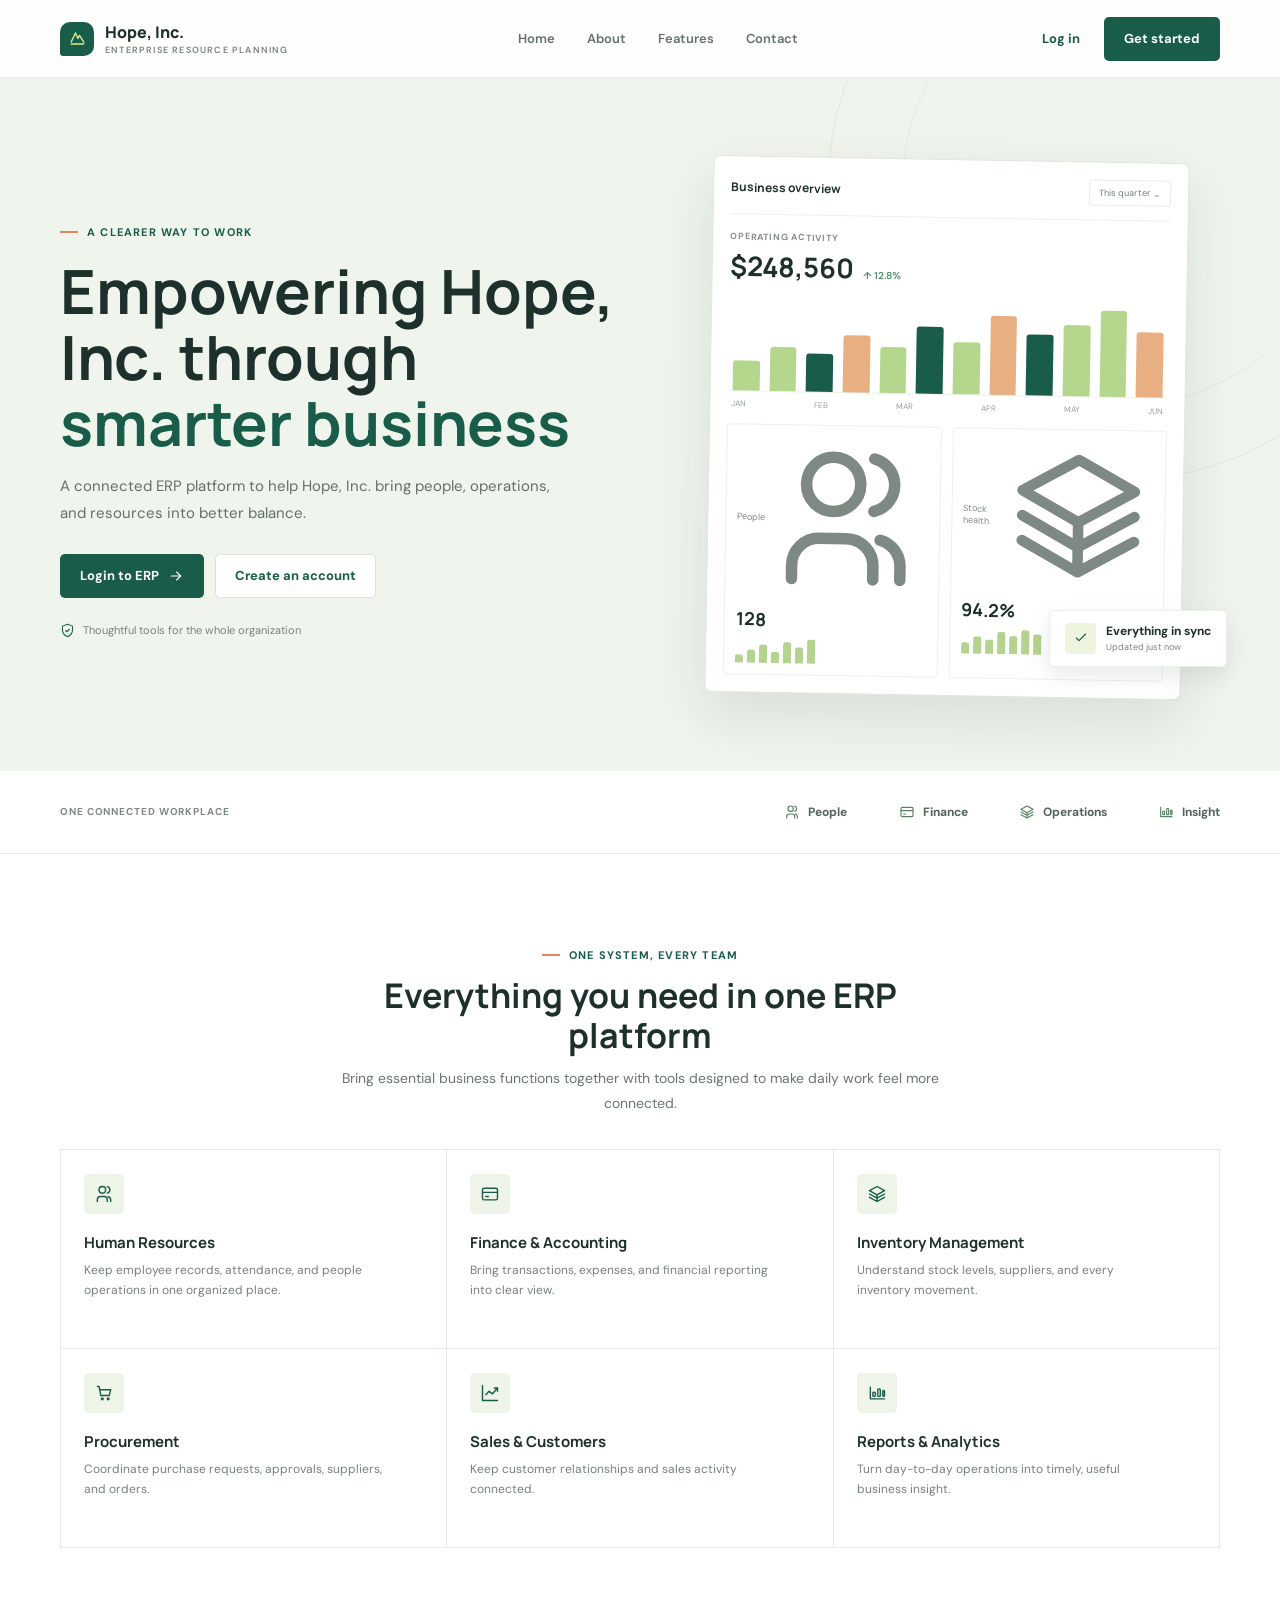
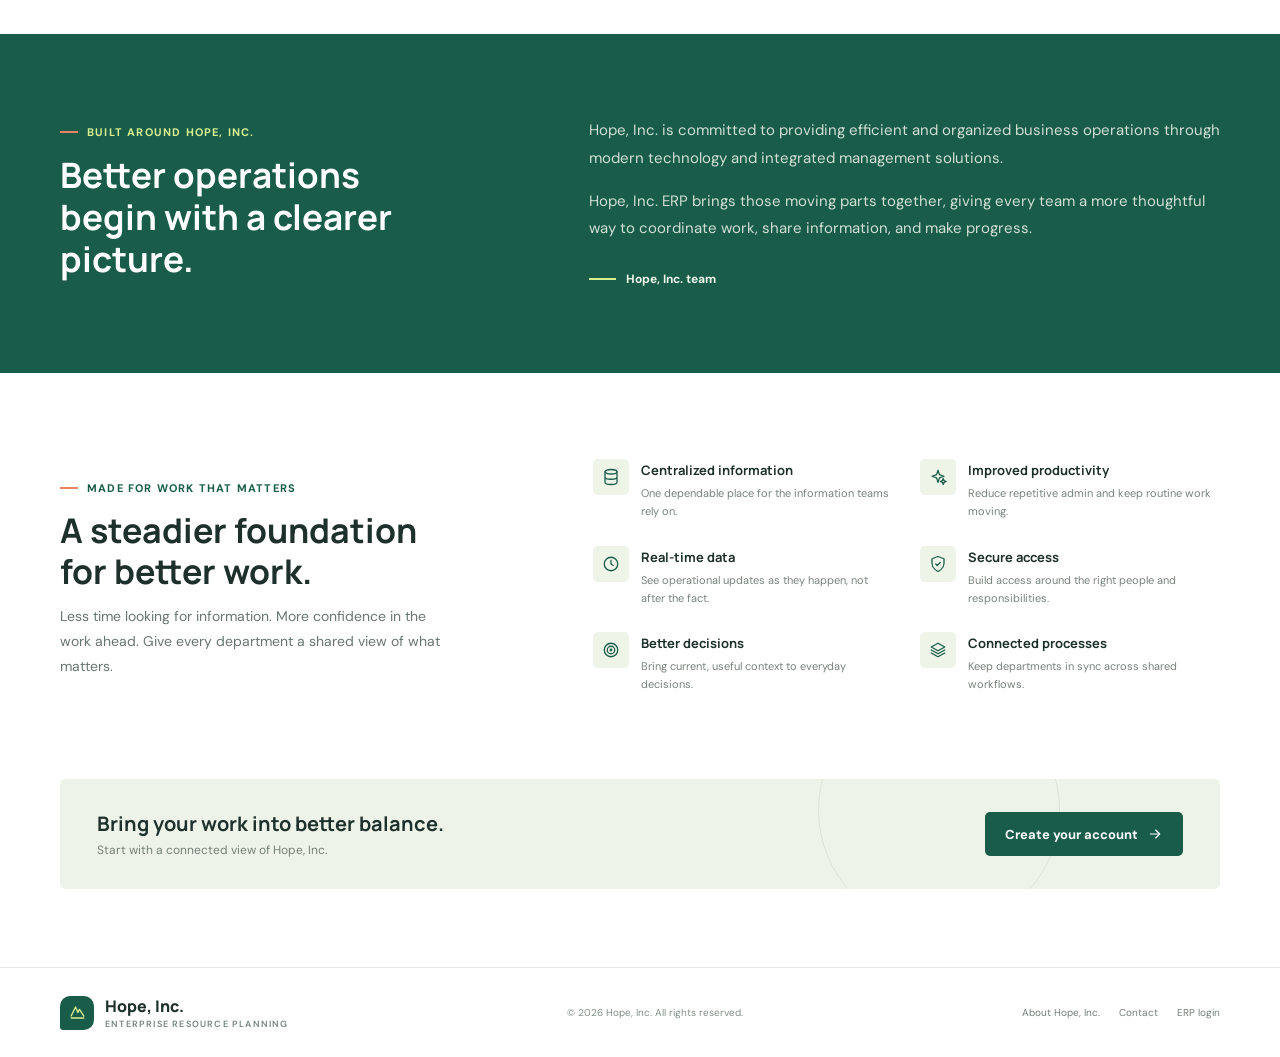
==== index.html @ 8d8cb600 "This is my Part" ====
<!doctype html>
<html lang="en">
<head>
  <meta charset="UTF-8">
  <meta name="viewport" content="width=device-width, initial-scale=1">
  <meta name="theme-color" content="#f6f8f5">
  <meta name="description" content="A connected, considered way to run Hope, Inc.">
  <title>Hope, Inc. ERP | Work, in better balance</title>
  <link rel="preconnect" href="https://fonts.googleapis.com">
  <link rel="preconnect" href="https://fonts.gstatic.com" crossorigin>
  <link href="https://fonts.googleapis.com/css2?family=DM+Sans:wght@400;500;600;700&family=Manrope:wght@400;500;600;700;800&display=swap" rel="stylesheet">
  <link rel="stylesheet" href="styles.css">
  <script>
    if (location.protocol !== 'file:') {
      const base = document.createElement('base');
      base.href = '/';
      document.head.append(base);
    }
  </script>
</head>
<body>
  <div id="app"></div>
  <script src="app.js" defer></script>
</body>
</html>
---- styles.css ----
@import url('https://fonts.googleapis.com/css2?family=DM+Sans:wght@400;500;600;700&family=Manrope:wght@400;500;600;700;800&display=swap');

:root {
  font-family: 'DM Sans', sans-serif;
  color: #1e302b;
  background: #f6f8f5;
  font-synthesis: none;
  text-rendering: optimizeLegibility;
  --ink: #1e302b;
  --muted: #697670;
  --green: #185c49;
  --green-deep: #104735;
  --lime: #d9ee8f;
  --paper: #f6f8f5;
  --white: #fff;
  --line: #e4e9e3;
  --coral: #e98463;
  --serif: 'Manrope', sans-serif;
}

* { box-sizing: border-box; }
html { scroll-behavior: smooth; }
body { min-width: 320px; margin: 0; }
button, input, select { font: inherit; }
button, a { -webkit-tap-highlight-color: transparent; }
a { color: inherit; text-decoration: none; }
button { color: inherit; }
:focus-visible { outline: 3px solid #a3c95a; outline-offset: 3px; }
::selection { background: #d9ee8f; color: #173b30; }

.site-header { height: 78px; display: flex; align-items: center; border-bottom: 1px solid #e8ece6; background: rgba(255,255,255,.86); }
.header-inner, .section-inner, .hero-inner, .footer-inner { width: min(1160px, calc(100% - 48px)); margin: 0 auto; }
.header-inner { display: flex; align-items: center; justify-content: space-between; gap: 24px; }
.brand { display: inline-flex; align-items: center; gap: 11px; font: 800 16px var(--serif); letter-spacing: 0; white-space: nowrap; }
.brand-mark { display: grid; width: 34px; height: 34px; place-items: center; border-radius: 10px 10px 10px 3px; background: var(--green); color: var(--lime); }
.brand-mark svg { width: 19px; height: 19px; }
.brand span small { display: block; margin-top: 1px; color: #78837d; font: 600 9px 'DM Sans', sans-serif; letter-spacing: 1.2px; text-transform: uppercase; }
.nav-links { display: flex; align-items: center; gap: 32px; color: #64716b; font-size: 13px; font-weight: 600; }
.nav-links a:hover, .text-link:hover { color: var(--green); }
.nav-actions { display: flex; align-items: center; gap: 10px; }
.button { min-height: 44px; display: inline-flex; align-items: center; justify-content: center; gap: 9px; padding: 0 19px; border: 1px solid transparent; border-radius: 5px; cursor: pointer; font-size: 13px; font-weight: 700; transition: background .18s ease, transform .18s ease, border-color .18s ease; }
.button:hover { transform: translateY(-1px); }
.button-primary { background: var(--green); color: #fff; }
.button-primary:hover { background: var(--green-deep); }
.button-outline { border-color: #d9e2dc; background: #fff; color: var(--green); }
.button-outline:hover { border-color: #9eb8a8; }
.button-quiet { min-height: 40px; padding: 0 13px; background: transparent; color: var(--green); }
.button-lime { background: var(--lime); color: #20362b; }
.button-lime:hover { background: #e4f5ac; }
.button svg { width: 16px; height: 16px; }
.menu-toggle { display: none; width: 42px; height: 42px; align-items: center; justify-content: center; border: 1px solid var(--line); border-radius: 5px; background: #fff; cursor: pointer; }
.menu-toggle svg { width: 20px; height: 20px; }

.hero { position: relative; overflow: hidden; padding: 81px 0 75px; background: #eff4ec; }
.hero::before { position: absolute; top: -190px; right: -140px; width: 590px; height: 590px; border: 1px solid #dfe8dd; border-radius: 50%; content: ''; }
.hero::after { position: absolute; top: -114px; right: -64px; width: 440px; height: 440px; border: 1px solid #e2eade; border-radius: 50%; content: ''; }
.hero-inner { position: relative; z-index: 1; display: grid; grid-template-columns: 1.02fr .98fr; align-items: center; gap: 45px; }
.eyebrow { display: inline-flex; align-items: center; gap: 9px; color: var(--green); font-size: 11px; font-weight: 700; letter-spacing: 1.2px; text-transform: uppercase; }
.eyebrow::before { width: 18px; height: 2px; background: var(--coral); content: ''; }
.hero h1 { max-width: 600px; margin: 19px 0 17px; font: 700 clamp(40px, 5vw, 61px)/1.08 var(--serif); letter-spacing: 0; }
.hero h1 em { color: var(--green); font-style: normal; }
.hero-copy { max-width: 500px; margin: 0; color: #63716a; font-size: 15px; line-height: 1.8; }
.hero-actions { display: flex; flex-wrap: wrap; gap: 11px; margin-top: 27px; }
.hero-note { display: flex; align-items: center; gap: 8px; margin-top: 25px; color: #78837d; font-size: 11px; }
.hero-note svg { width: 15px; height: 15px; color: var(--green); }
.dashboard-art { position: relative; min-height: 365px; display: grid; place-items: center; }
.dash-window { position: relative; z-index: 1; width: min(100%, 476px); padding: 17px; border: 1px solid #e0e7df; border-radius: 7px; background: #fff; box-shadow: 0 22px 55px rgba(39,65,48,.11); transform: rotate(1deg); }
.dash-top { display: flex; align-items: center; justify-content: space-between; padding-bottom: 14px; border-bottom: 1px solid #edf0eb; }
.dash-title { font: 700 12px var(--serif); }
.dash-period { padding: 6px 9px; border: 1px solid #e8ede7; border-radius: 3px; color: #718078; font-size: 9px; }
.dash-label { margin: 16px 0 5px; color: #829088; font-size: 9px; font-weight: 700; letter-spacing: .8px; text-transform: uppercase; }
.dash-total { display: flex; align-items: baseline; gap: 9px; font: 700 27px var(--serif); }
.dash-change { color: #4c8d68; font: 600 10px 'DM Sans', sans-serif; }
.chart { height: 107px; display: flex; align-items: end; gap: 10px; padding: 14px 5px 0; border-bottom: 1px solid #ecf0eb; }
.chart-col { position: relative; flex: 1; display: flex; align-items: end; height: 100%; }
.chart-bar { width: 100%; border-radius: 3px 3px 0 0; background: #b5d78d; }
.chart-col:nth-child(3n) .chart-bar { background: var(--green); }
.chart-col:nth-child(4n) .chart-bar { background: #e8b082; }
.chart-caption { display: flex; justify-content: space-between; padding: 7px 4px 0; color: #95a099; font-size: 8px; }
.dash-bottom { display: grid; grid-template-columns: 1fr 1fr; gap: 11px; margin-top: 15px; }
.dash-metric { padding: 11px; border: 1px solid #edf0eb; border-radius: 4px; }
.metric-heading { display: flex; align-items: center; justify-content: space-between; color: #7d8982; font-size: 9px; }
.metric-number { margin-top: 8px; font: 700 18px var(--serif); }
.mini-bars { display: flex; align-items: end; gap: 4px; height: 24px; margin-top: 8px; }
.mini-bars i { width: 8px; border-radius: 2px 2px 0 0; background: #b4d38f; }
.dash-float { position: absolute; z-index: 2; right: -7px; bottom: 29px; display: flex; align-items: center; gap: 10px; padding: 12px 15px; border: 1px solid #ebeee9; border-radius: 5px; background: #fff; box-shadow: 0 9px 24px #304d371c; }
.float-icon { display: grid; width: 31px; height: 31px; place-items: center; border-radius: 4px; background: #eef5df; color: var(--green); }
.float-icon svg { width: 16px; height: 16px; }
.float-copy { color: #7a867f; font-size: 9px; }
.float-copy strong { display: block; margin-bottom: 2px; color: var(--ink); font-size: 12px; }

.trust-strip { border-bottom: 1px solid var(--line); background: #fff; }
.trust-inner { width: min(1160px, calc(100% - 48px)); min-height: 82px; display: flex; align-items: center; justify-content: space-between; gap: 24px; margin: 0 auto; }
.trust-label { color: #7d8982; font-size: 10px; font-weight: 700; letter-spacing: .9px; text-transform: uppercase; }
.trust-items { display: flex; align-items: center; gap: clamp(18px, 4vw, 56px); color: #52635a; font-size: 12px; font-weight: 700; }
.trust-items span { display: flex; align-items: center; gap: 8px; }
.trust-items svg { width: 16px; height: 16px; color: #568363; }

.section { padding: 86px 0; }
.section-white { background: #fff; }
.section-heading { max-width: 610px; margin-bottom: 34px; }
.section-heading.center { margin-right: auto; margin-left: auto; text-align: center; }
.section-heading.center .eyebrow { justify-content: center; }
.section-heading h2 { margin: 13px 0 10px; font: 700 34px/1.2 var(--serif); letter-spacing: 0; }
.section-heading p { margin: 0; color: var(--muted); font-size: 14px; line-height: 1.75; }
.feature-grid { display: grid; grid-template-columns: repeat(3, 1fr); border-top: 1px solid var(--line); border-left: 1px solid var(--line); }
.feature-card { min-height: 199px; padding: 24px 23px; border-right: 1px solid var(--line); border-bottom: 1px solid var(--line); transition: background .2s ease; }
.feature-card:hover { background: #f8faf5; }
.feature-icon { width: 40px; height: 40px; display: grid; place-items: center; border-radius: 5px; background: #eef4e7; color: var(--green); }
.feature-icon svg { width: 20px; height: 20px; }
.feature-card h3 { margin: 18px 0 7px; font: 700 15px var(--serif); }
.feature-card p { max-width: 300px; margin: 0; color: #75817b; font-size: 12px; line-height: 1.7; }

.about-section { padding: 83px 0; background: var(--green); color: #fff; }
.about-layout { display: grid; grid-template-columns: .82fr 1.18fr; gap: 90px; align-items: start; }
.about-section .eyebrow { color: var(--lime); }
.about-section h2 { max-width: 360px; margin: 15px 0 0; font: 700 35px/1.2 var(--serif); }
.about-copy { color: #d1dfd5; font-size: 15px; line-height: 1.85; }
.about-copy p { margin: 0 0 15px; }
.about-signature { display: flex; align-items: center; gap: 10px; margin-top: 25px; color: #eff7ea; font-size: 12px; font-weight: 700; }
.about-signature::before { width: 27px; height: 2px; background: var(--lime); content: ''; }

.benefit-layout { display: grid; grid-template-columns: .85fr 1.15fr; gap: 70px; align-items: center; }
.benefit-intro h2 { max-width: 390px; margin: 15px 0 12px; font: 700 34px/1.2 var(--serif); }
.benefit-intro p { max-width: 400px; margin: 0; color: var(--muted); font-size: 14px; line-height: 1.8; }
.benefit-grid { display: grid; grid-template-columns: 1fr 1fr; gap: 25px 27px; }
.benefit-item { display: flex; align-items: flex-start; gap: 12px; }
.benefit-item .feature-icon { flex: 0 0 36px; width: 36px; height: 36px; }
.benefit-item .feature-icon svg { width: 18px; height: 18px; }
.benefit-item h3 { margin: 2px 0 5px; font: 700 13px var(--serif); }
.benefit-item p { margin: 0; color: #77837c; font-size: 11px; line-height: 1.65; }

.cta-band { padding: 0 0 78px; background: #fff; }
.cta-inner { position: relative; overflow: hidden; display: flex; align-items: center; justify-content: space-between; gap: 25px; padding: 31px 37px; border-radius: 5px; background: #eef3e9; }
.cta-inner::after { position: absolute; top: -90px; right: 160px; width: 240px; height: 240px; border: 1px solid #dbe5d5; border-radius: 50%; content: ''; }
.cta-inner h2 { position: relative; z-index: 1; margin: 0 0 5px; font: 700 20px var(--serif); }
.cta-inner p { position: relative; z-index: 1; margin: 0; color: #748078; font-size: 12px; }
.cta-inner .button { position: relative; z-index: 1; flex: 0 0 auto; }

.site-footer { padding: 27px 0; border-top: 1px solid var(--line); background: #fff; }
.footer-inner { display: flex; align-items: center; justify-content: space-between; gap: 20px; }
.footer-copy { color: #829088; font-size: 10px; }
.footer-links { display: flex; gap: 19px; color: #718078; font-size: 10px; }

.auth-shell { min-height: 100vh; display: grid; grid-template-columns: minmax(300px, .82fr) 1.18fr; background: #fff; }
.auth-aside { position: relative; overflow: hidden; display: flex; flex-direction: column; justify-content: space-between; padding: 34px clamp(28px, 5vw, 66px); background: var(--green); color: #fff; }
.auth-aside::before { position: absolute; right: -205px; bottom: -192px; width: 480px; height: 480px; border: 1px solid #ffffff22; border-radius: 50%; content: ''; }
.auth-aside::after { position: absolute; right: -137px; bottom: -124px; width: 345px; height: 345px; border: 1px solid #ffffff22; border-radius: 50%; content: ''; }
.auth-aside .brand { position: relative; z-index: 1; color: #fff; }
.auth-aside .brand span small { color: #bed0c4; }
.auth-aside .brand-mark { background: #f1f5e9; color: var(--green); }
.aside-message { position: relative; z-index: 1; max-width: 395px; padding: 60px 0; }
.aside-message .eyebrow { color: var(--lime); }
.aside-message h1 { margin: 19px 0 14px; font: 700 clamp(29px, 3.3vw, 43px)/1.18 var(--serif); }
.aside-message p { max-width: 360px; margin: 0; color: #d1dfd5; font-size: 14px; line-height: 1.8; }
.aside-bottom { position: relative; z-index: 1; color: #b9cbbf; font-size: 10px; }
.auth-main { display: flex; align-items: center; justify-content: center; padding: 42px 30px; }
.auth-card { width: min(100%, 430px); }
.auth-back { display: inline-flex; align-items: center; gap: 8px; margin-bottom: 28px; color: #738078; font-size: 12px; font-weight: 600; }
.auth-back svg { width: 15px; height: 15px; }
.auth-card h2 { margin: 0 0 7px; font: 700 27px var(--serif); }
.auth-subtitle { margin: 0 0 25px; color: #78847d; font-size: 13px; line-height: 1.65; }
.auth-demo-note { margin: 0 0 18px; padding: 10px 12px; border-left: 3px solid #adc87a; background: #f4f7ef; color: #58665e; font-size: 11px; line-height: 1.6; }
.form-grid { display: grid; grid-template-columns: 1fr 1fr; gap: 14px 12px; }
.form-field { display: flex; flex-direction: column; gap: 6px; }
.form-field.full { grid-column: 1 / -1; }
.form-field label { color: #384940; font-size: 11px; font-weight: 700; }
.form-field input, .form-field select { width: 100%; height: 43px; padding: 0 12px; border: 1px solid #dce4de; border-radius: 4px; background: #fff; color: var(--ink); font-size: 12px; }
.form-field input::placeholder { color: #a0aaa4; }
.form-field input:focus, .form-field select:focus { border-color: #639079; outline: 2px solid #dcebdd; }
.input-wrap { position: relative; }
.input-wrap input { padding-right: 45px; }
.password-toggle { position: absolute; top: 0; right: 1px; width: 42px; height: 43px; display: grid; place-items: center; border: 0; background: transparent; color: #75827a; cursor: pointer; }
.password-toggle svg { width: 17px; height: 17px; }
.form-options { display: flex; align-items: center; justify-content: space-between; gap: 12px; margin: 14px 0 18px; }
.check-label { display: flex; align-items: flex-start; gap: 8px; color: #68766e; font-size: 11px; line-height: 1.5; }
.check-label input { flex: 0 0 auto; width: 15px; height: 15px; margin: 0; accent-color: var(--green); }
.text-link { color: var(--green); font-size: 11px; font-weight: 700; }
.form-submit { width: 100%; min-height: 46px; }
.auth-switch { margin: 19px 0 0; color: #7d8982; text-align: center; font-size: 11px; }
.auth-switch a { color: var(--green); font-weight: 700; }
.form-error { display: none; margin: 13px 0 0; padding: 10px 12px; border-radius: 3px; background: #fff1ed; color: #9d4833; font-size: 11px; line-height: 1.55; }
.form-error.visible { display: block; }
.strength { display: flex; align-items: center; gap: 9px; margin-top: 3px; color: #828d86; font-size: 10px; }
.strength-track { flex: 1; height: 4px; overflow: hidden; border-radius: 3px; background: #edf0eb; }
.strength-fill { width: 0; height: 100%; border-radius: inherit; background: #d77659; transition: width .2s ease, background .2s ease; }
.requirements { margin: 6px 0 0; color: #808b84; font-size: 10px; line-height: 1.65; }
.success-panel { padding: 23px; border: 1px solid #e2e9df; border-radius: 5px; background: #f8faf5; text-align: center; }
.success-mark { width: 47px; height: 47px; display: grid; place-items: center; margin: 0 auto 15px; border-radius: 50%; background: #e9f3db; color: var(--green); }
.success-mark svg { width: 22px; height: 22px; }
.success-panel h3 { margin: 0 0 8px; font: 700 17px var(--serif); }
.success-panel p { margin: 0 0 18px; color: #77837c; font-size: 12px; line-height: 1.7; }
.success-panel .button { width: 100%; }

.dashboard-page { min-height: 100vh; background: #f6f8f5; }
.dash-header { height: 68px; border-bottom: 1px solid var(--line); background: #fff; }
.dash-header-inner { width: min(1160px, calc(100% - 48px)); height: 100%; display: flex; align-items: center; justify-content: space-between; margin: auto; }
.dashboard-content { width: min(1160px, calc(100% - 48px)); margin: 0 auto; padding: 43px 0; }
.dashboard-content h1 { margin: 0 0 8px; font: 700 29px var(--serif); }
.dashboard-content > p { margin: 0; color: #75817b; font-size: 13px; }
.dash-placeholder-grid { display: grid; grid-template-columns: repeat(3, 1fr); gap: 14px; margin-top: 28px; }
.placeholder-module { min-height: 130px; padding: 19px; border: 1px solid var(--line); border-radius: 4px; background: #fff; }
.placeholder-module .feature-icon { width: 34px; height: 34px; }
.placeholder-module h2 { margin: 14px 0 5px; font: 700 13px var(--serif); }
.placeholder-module p { margin: 0; color: #7c8881; font-size: 10px; }
.dash-status { display: inline-flex; align-items: center; gap: 7px; margin-top: 25px; color: #75817b; font-size: 11px; }
.dash-status::before { width: 7px; height: 7px; border-radius: 50%; background: #8bb874; content: ''; }

@media (max-width: 900px) {
  .nav-links { gap: 18px; }
  .hero-inner { gap: 20px; }
  .dashboard-art { min-height: 325px; }
  .about-layout { gap: 45px; }
  .benefit-layout { gap: 40px; }
}
@media (max-width: 720px) {
  .header-inner, .section-inner, .hero-inner, .footer-inner, .trust-inner, .dash-header-inner, .dashboard-content { width: min(100% - 34px, 560px); }
  .site-header { height: 67px; }
  .menu-toggle { display: inline-flex; }
  .nav-links { position: absolute; z-index: 8; top: 66px; right: 0; left: 0; display: none; flex-direction: column; align-items: stretch; gap: 0; padding: 8px 17px 14px; border-bottom: 1px solid var(--line); background: #fff; }
  .nav-links.open { display: flex; }
  .nav-links a { padding: 12px 4px; border-bottom: 1px solid #f0f2ef; }
  .nav-actions { gap: 5px; }
  .nav-actions .button { min-height: 38px; padding: 0 11px; font-size: 11px; }
  .nav-actions .button-outline { display: none; }
  .brand { gap: 8px; font-size: 14px; }
  .brand-mark { width: 31px; height: 31px; }
  .hero { padding: 56px 0 48px; }
  .hero-inner { grid-template-columns: 1fr; gap: 16px; }
  .hero h1 { max-width: 540px; font-size: clamp(39px, 11vw, 53px); }
  .hero-copy { font-size: 14px; }
  .dashboard-art { min-height: 310px; margin-top: 5px; }
  .dash-window { width: min(100%, 450px); }
  .dash-float { right: -5px; bottom: 17px; }
  .trust-inner { min-height: unset; flex-direction: column; align-items: flex-start; gap: 16px; padding: 19px 0; }
  .trust-items { width: 100%; justify-content: space-between; gap: 10px; font-size: 10px; }
  .trust-items span { gap: 5px; }
  .trust-items svg { width: 14px; height: 14px; }
  .section { padding: 61px 0; }
  .section-heading h2, .benefit-intro h2 { font-size: 29px; }
  .feature-grid { grid-template-columns: repeat(2, 1fr); }
  .feature-card { min-height: 188px; padding: 18px 15px; }
  .feature-card h3 { font-size: 13px; }
  .feature-card p { font-size: 11px; }
  .about-section { padding: 61px 0; }
  .about-layout { grid-template-columns: 1fr; gap: 20px; }
  .about-section h2 { max-width: 500px; font-size: 31px; }
  .about-copy { font-size: 13px; }
  .benefit-layout { grid-template-columns: 1fr; gap: 27px; }
  .benefit-grid { gap: 20px 14px; }
  .cta-band { padding-bottom: 55px; }
  .cta-inner { align-items: flex-start; flex-direction: column; padding: 24px; }
  .cta-inner::after { right: -60px; }
  .footer-inner { align-items: flex-start; flex-direction: column; gap: 12px; }
  .auth-shell { grid-template-columns: 1fr; }
  .auth-aside { min-height: 174px; padding: 20px 22px; }
  .aside-message { display: none; }
  .aside-bottom { padding-top: 34px; }
  .auth-main { align-items: flex-start; padding: 28px 21px 43px; }
  .auth-back { margin-bottom: 24px; }
  .auth-card { max-width: 520px; margin: 0 auto; }
  .auth-card h2 { font-size: 24px; }
  .dash-placeholder-grid { grid-template-columns: repeat(2, 1fr); }
}
@media (max-width: 390px) {
  .header-inner, .section-inner, .hero-inner, .footer-inner, .trust-inner, .dash-header-inner, .dashboard-content { width: calc(100% - 28px); }
  .nav-actions .button-primary { padding: 0 9px; }
  .hero-actions .button { flex: 1; padding: 0 11px; font-size: 11px; }
  .feature-grid { grid-template-columns: 1fr; }
  .feature-card { min-height: unset; }
  .benefit-grid { grid-template-columns: 1fr; }
  .trust-items { flex-wrap: wrap; justify-content: flex-start; gap: 11px 18px; }
  .form-grid { grid-template-columns: 1fr; }
  .form-field.full { grid-column: auto; }
  .dash-placeholder-grid { grid-template-columns: 1fr; }
}
@media (prefers-reduced-motion: reduce) {
  *, *::before, *::after { scroll-behavior: auto !important; transition-duration: .01ms !important; }
}
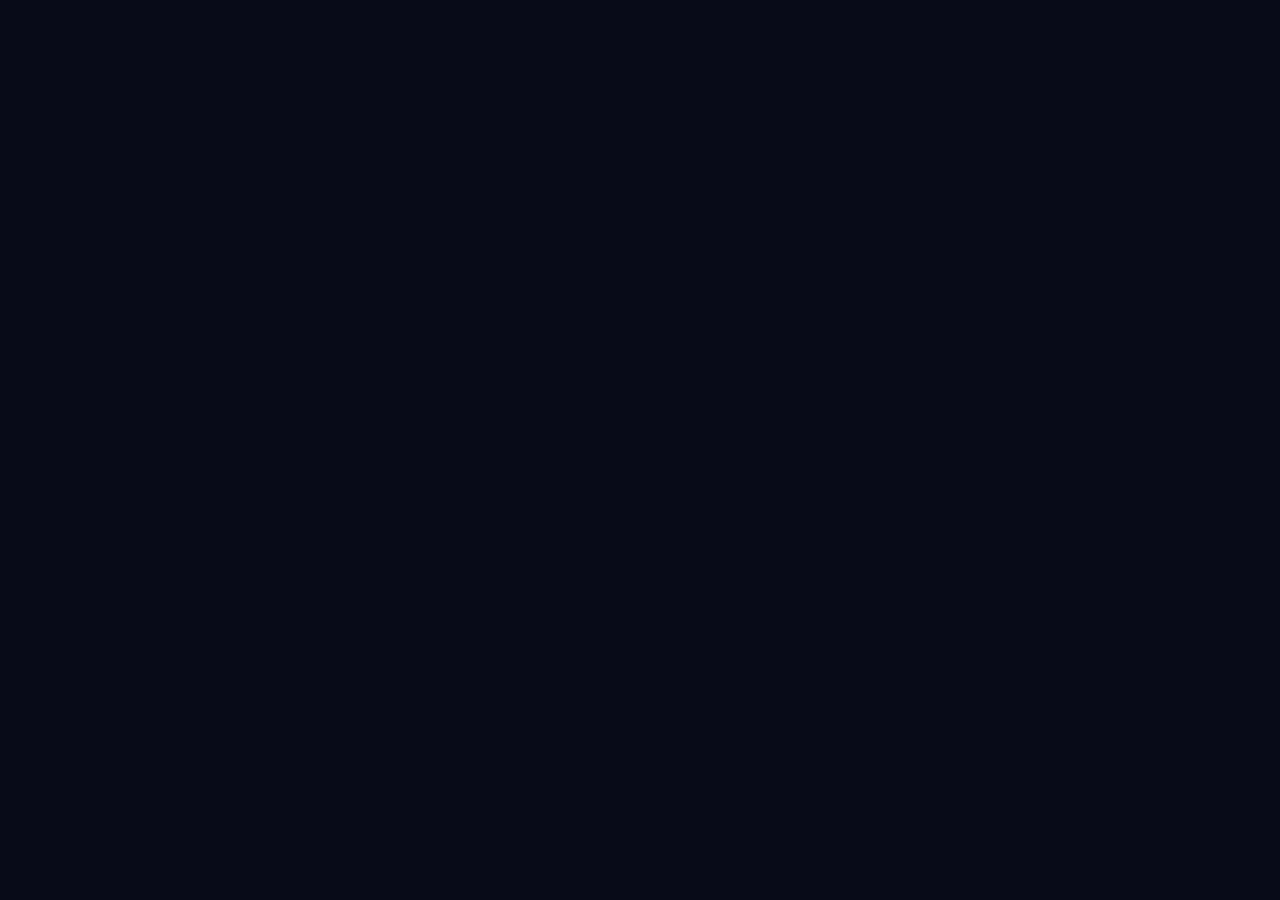
==== commit d9af02bb: "my first commit" ====
--- a/index.html
+++ b/index.html
@@ -9,7 +9,7 @@
   <link rel="preconnect" href="https://fonts.googleapis.com">
   <link rel="preconnect" href="https://fonts.gstatic.com" crossorigin>
   <link href="https://fonts.googleapis.com/css2?family=DM+Sans:wght@400;500;600;700&family=Manrope:wght@400;500;600;700;800&display=swap" rel="stylesheet">
-  <link rel="stylesheet" href="styles.css">
+  <link rel="stylesheet" href="style.css">
   <script>
     if (location.protocol !== 'file:') {
       const base = document.createElement('base');
--- a/style.css
+++ b/style.css
@@ -0,0 +1,832 @@
+@import url('https://fonts.googleapis.com/css2?family=Plus+Jakarta+Sans:wght@400;500;600;700;800&family=Space+Grotesk:wght@400;500;600;700&display=swap');
+
+:root {
+  font-family: 'Plus Jakarta Sans', sans-serif;
+  color: #f5f7ff;
+  background: #080b18;
+  font-synthesis: none;
+  text-rendering: optimizeLegibility;
+
+  --ink: #f5f7ff;
+  --muted: #9299b5;
+  --green: #7c5cff;
+  --green-deep: #6241e8;
+  --lime: #25d9ff;
+  --paper: #080b18;
+  --white: #fffffffff;
+  --line: #252b46;
+  --coral: #ff6bb5;
+  --serif: 'Space Grotesk', sans-serif;
+
+  --bg: #080b18;
+  --surface: #10152a;
+  --surface-2: #151b33;
+  --purple: #7c5cff;
+  --cyan: #25d9ff;
+  --pink: #ff6bb5;
+  --violet: #a78bfa;
+  --text: #f5f7ff;
+  --subtext: #9299b5;
+  --glow: rgba(124, 92, 252, .28);
+}
+
+* { box-sizing: border-box; }
+html { scroll-behavior: smooth; }
+body { min-width: 320px; margin: 0; }
+button, input, select { font: inherit; }
+button, a { -webkit-tap-highlight-color: transparent; }
+a { color: inherit; text-decoration: none; }
+button { color: inherit; }
+:focus-visible { outline: 3px solid #a3c95a; outline-offset: 3px; }
+::selection { background: #25d9ff; color: #173b30; }
+
+.site-header { height: 78px; display: flex; align-items: center; border-bottom: 1px solid #e8ece6; background: rgba(255,255,255,.86); }
+.header-inner, .section-inner, .hero-inner, .footer-inner { width: min(1160px, calc(100% - 48px)); margin: 0 auto; }
+.header-inner { display: flex; align-items: center; justify-content: space-between; gap: 24px; }
+.brand { display: inline-flex; align-items: center; gap: 11px; font: 800 16px var(--serif); letter-spacing: 0; white-space: nowrap; }
+.brand-mark { display: grid; width: 34px; height: 34px; place-items: center; border-radius: 10px 10px 10px 3px; background: var(--green); color: var(--lime); }
+.brand-mark svg { width: 19px; height: 19px; }
+.brand span small { display: block; margin-top: 1px; color: #8f96b0; font: 600 9px 'DM Sans', sans-serif; letter-spacing: 1.2px; text-transform: uppercase; }
+.nav-links { display: flex; align-items: center; gap: 32px; color: #64716b; font-size: 13px; font-weight: 600; }
+.nav-links a:hover, .text-link:hover { color: var(--green); }
+.nav-actions { display: flex; align-items: center; gap: 10px; }
+.button { min-height: 44px; display: inline-flex; align-items: center; justify-content: center; gap: 9px; padding: 0 19px; border: 1px solid transparent; border-radius: 5px; cursor: pointer; font-size: 13px; font-weight: 700; transition: background .18s ease, transform .18s ease, border-color .18s ease; }
+.button:hover { transform: translateY(-1px); }
+.button-primary { background: var(--green); color: #ffffff; }
+.button-primary:hover { background: var(--green-deep); }
+.button-outline { border-color: #303753; background: #ffffff; color: var(--green); }
+.button-outline:hover { border-color: #4d587f; }
+.button-quiet { min-height: 40px; padding: 0 13px; background: transparent; color: var(--green); }
+.button-lime { background: var(--lime); color: #07111d; }
+.button-lime:hover { background: #6ee7ff; }
+.button svg { width: 16px; height: 16px; }
+.menu-toggle { display: none; width: 42px; height: 42px; align-items: center; justify-content: center; border: 1px solid var(--line); border-radius: 5px; background: #ffffff; cursor: pointer; }
+.menu-toggle svg { width: 20px; height: 20px; }
+
+.hero { position: relative; overflow: hidden; padding: 81px 0 75px; background: #0d1224; }
+.hero::before { position: absolute; top: -190px; right: -140px; width: 590px; height: 590px; border: 1px solid #202743; border-radius: 50%; content: ''; }
+.hero::after { position: absolute; top: -114px; right: -64px; width: 440px; height: 440px; border: 1px solid #242a48; border-radius: 50%; content: ''; }
+.hero-inner { position: relative; z-index: 1; display: grid; grid-template-columns: 1.02fr .98fr; align-items: center; gap: 45px; }
+.eyebrow { display: inline-flex; align-items: center; gap: 9px; color: var(--green); font-size: 11px; font-weight: 700; letter-spacing: 1.2px; text-transform: uppercase; }
+.eyebrow::before { width: 18px; height: 2px; background: var(--coral); content: ''; }
+.hero h1 { max-width: 600px; margin: 19px 0 17px; font: 700 clamp(40px, 5vw, 61px)/1.08 var(--serif); letter-spacing: 0; }
+.hero h1 em { color: var(--green); font-style: normal; }
+.hero-copy { max-width: 500px; margin: 0; color: #a2a8c0; font-size: 15px; line-height: 1.8; }
+.hero-actions { display: flex; flex-wrap: wrap; gap: 11px; margin-top: 27px; }
+.hero-note { display: flex; align-items: center; gap: 8px; margin-top: 25px; color: #8f96b0; font-size: 11px; }
+.hero-note svg { width: 15px; height: 15px; color: var(--green); }
+.dashboard-art { position: relative; min-height: 365px; display: grid; place-items: center; }
+.dash-window { position: relative; z-index: 1; width: min(100%, 476px); padding: 17px; border: 1px solid #29304d; border-radius: 7px; background: #ffffff; box-shadow: 0 22px 55px rgba(39,65,48,.11); transform: rotate(1deg); }
+.dash-top { display: flex; align-items: center; justify-content: space-between; padding-bottom: 14px; border-bottom: 1px solid #242a43; }
+.dash-title { font: 700 12px var(--serif); }
+.dash-period { padding: 6px 9px; border: 1px solid #e8ede7; border-radius: 3px; color: #858da9; font-size: 9px; }
+.dash-label { margin: 16px 0 5px; color: #7f87a5; font-size: 9px; font-weight: 700; letter-spacing: .8px; text-transform: uppercase; }
+.dash-total { display: flex; align-items: baseline; gap: 9px; font: 700 27px var(--serif); }
+.dash-change { color: #4c8d68; font: 600 10px 'DM Sans', sans-serif; }
+.chart { height: 107px; display: flex; align-items: end; gap: 10px; padding: 14px 5px 0; border-bottom: 1px solid #ecf0eb; }
+.chart-col { position: relative; flex: 1; display: flex; align-items: end; height: 100%; }
+.chart-bar { width: 100%; border-radius: 3px 3px 0 0; background: #6f63e8; }
+.chart-col:nth-child(3n) .chart-bar { background: var(--green); }
+.chart-col:nth-child(4n) .chart-bar { background: #ff6bb5; }
+.chart-caption { display: flex; justify-content: space-between; padding: 7px 4px 0; color: #6e7694; font-size: 8px; }
+.dash-bottom { display: grid; grid-template-columns: 1fr 1fr; gap: 11px; margin-top: 15px; }
+.dash-metric { padding: 11px; border: 1px solid #242a43; border-radius: 4px; }
+.metric-heading { display: flex; align-items: center; justify-content: space-between; color: #7d8982; font-size: 9px; }
+.metric-number { margin-top: 8px; font: 700 18px var(--serif); }
+.mini-bars { display: flex; align-items: end; gap: 4px; height: 24px; margin-top: 8px; }
+.mini-bars i { width: 8px; border-radius: 2px 2px 0 0; background: #5dcbeb; }
+.dash-float { position: absolute; z-index: 2; right: -7px; bottom: 29px; display: flex; align-items: center; gap: 10px; padding: 12px 15px; border: 1px solid #ebeee9; border-radius: 5px; background: #ffffff; box-shadow: 0 9px 24px #6d5cff24; }
+.float-icon { display: grid; width: 31px; height: 31px; place-items: center; border-radius: 4px; background: #1a2040; color: var(--green); }
+.float-icon svg { width: 16px; height: 16px; }
+.float-copy { color: #7a867f; font-size: 9px; }
+.float-copy strong { display: block; margin-bottom: 2px; color: var(--ink); font-size: 12px; }
+
+.trust-strip { border-bottom: 1px solid var(--line); background: #ffffff; }
+.trust-inner { width: min(1160px, calc(100% - 48px)); min-height: 82px; display: flex; align-items: center; justify-content: space-between; gap: 24px; margin: 0 auto; }
+.trust-label { color: #7d8982; font-size: 10px; font-weight: 700; letter-spacing: .9px; text-transform: uppercase; }
+.trust-items { display: flex; align-items: center; gap: clamp(18px, 4vw, 56px); color: #b1b8d0; font-size: 12px; font-weight: 700; }
+.trust-items span { display: flex; align-items: center; gap: 8px; }
+.trust-items svg { width: 16px; height: 16px; color: #25d9ff; }
+
+.section { padding: 86px 0; }
+.section-white { background: #ffffff; }
+.section-heading { max-width: 610px; margin-bottom: 34px; }
+.section-heading.center { margin-right: auto; margin-left: auto; text-align: center; }
+.section-heading.center .eyebrow { justify-content: center; }
+.section-heading h2 { margin: 13px 0 10px; font: 700 34px/1.2 var(--serif); letter-spacing: 0; }
+.section-heading p { margin: 0; color: var(--muted); font-size: 14px; line-height: 1.75; }
+.feature-grid { display: grid; grid-template-columns: repeat(3, 1fr); border-top: 1px solid var(--line); border-left: 1px solid var(--line); }
+.feature-card { min-height: 199px; padding: 24px 23px; border-right: 1px solid var(--line); border-bottom: 1px solid var(--line); transition: background .2s ease; }
+.feature-card:hover { background: #11172d; }
+.feature-icon { width: 40px; height: 40px; display: grid; place-items: center; border-radius: 5px; background: #1b2140; color: var(--green); }
+.feature-icon svg { width: 20px; height: 20px; }
+.feature-card h3 { margin: 18px 0 7px; font: 700 15px var(--serif); }
+.feature-card p { max-width: 300px; margin: 0; color: #8c94b0; font-size: 12px; line-height: 1.7; }
+
+.about-section { padding: 83px 0; background: var(--green); color: #ffffff; }
+.about-layout { display: grid; grid-template-columns: .82fr 1.18fr; gap: 90px; align-items: start; }
+.about-section .eyebrow { color: var(--lime); }
+.about-section h2 { max-width: 360px; margin: 15px 0 0; font: 700 35px/1.2 var(--serif); }
+.about-copy { color: #b9c1da; font-size: 15px; line-height: 1.85; }
+.about-copy p { margin: 0 0 15px; }
+.about-signature { display: flex; align-items: center; gap: 10px; margin-top: 25px; color: #edf0ff; font-size: 12px; font-weight: 700; }
+.about-signature::before { width: 27px; height: 2px; background: var(--lime); content: ''; }
+
+.benefit-layout { display: grid; grid-template-columns: .85fr 1.15fr; gap: 70px; align-items: center; }
+.benefit-intro h2 { max-width: 390px; margin: 15px 0 12px; font: 700 34px/1.2 var(--serif); }
+.benefit-intro p { max-width: 400px; margin: 0; color: var(--muted); font-size: 14px; line-height: 1.8; }
+.benefit-grid { display: grid; grid-template-columns: 1fr 1fr; gap: 25px 27px; }
+.benefit-item { display: flex; align-items: flex-start; gap: 12px; }
+.benefit-item .feature-icon { flex: 0 0 36px; width: 36px; height: 36px; }
+.benefit-item .feature-icon svg { width: 18px; height: 18px; }
+.benefit-item h3 { margin: 2px 0 5px; font: 700 13px var(--serif); }
+.benefit-item p { margin: 0; color: #8b93b0; font-size: 11px; line-height: 1.65; }
+
+.cta-band { padding: 0 0 78px; background: #ffffff; }
+.cta-inner { position: relative; overflow: hidden; display: flex; align-items: center; justify-content: space-between; gap: 25px; padding: 31px 37px; border-radius: 5px; background: #11172d; }
+.cta-inner::after { position: absolute; top: -90px; right: 160px; width: 240px; height: 240px; border: 1px solid #252c4b; border-radius: 50%; content: ''; }
+.cta-inner h2 { position: relative; z-index: 1; margin: 0 0 5px; font: 700 20px var(--serif); }
+.cta-inner p { position: relative; z-index: 1; margin: 0; color: #858da9; font-size: 12px; }
+.cta-inner .button { position: relative; z-index: 1; flex: 0 0 auto; }
+
+.site-footer { padding: 27px 0; border-top: 1px solid var(--line); background: #ffffff; }
+.footer-inner { display: flex; align-items: center; justify-content: space-between; gap: 20px; }
+.footer-copy { color: #7f87a5; font-size: 10px; }
+.footer-links { display: flex; gap: 19px; color: #858da9; font-size: 10px; }
+
+.auth-shell { min-height: 100vh; display: grid; grid-template-columns: minmax(300px, .82fr) 1.18fr; background: #ffffff; }
+.auth-aside { position: relative; overflow: hidden; display: flex; flex-direction: column; justify-content: space-between; padding: 34px clamp(28px, 5vw, 66px); background: var(--green); color: #ffffff; }
+.auth-aside::before { position: absolute; right: -205px; bottom: -192px; width: 480px; height: 480px; border: 1px solid #fffffffff22; border-radius: 50%; content: ''; }
+.auth-aside::after { position: absolute; right: -137px; bottom: -124px; width: 345px; height: 345px; border: 1px solid #fffffffff22; border-radius: 50%; content: ''; }
+.auth-aside .brand { position: relative; z-index: 1; color: #ffffff; }
+.auth-aside .brand span small { color: #aeb7d4; }
+.auth-aside .brand-mark { background: #eef0ff; color: var(--green); }
+.aside-message { position: relative; z-index: 1; max-width: 395px; padding: 60px 0; }
+.aside-message .eyebrow { color: var(--lime); }
+.aside-message h1 { margin: 19px 0 14px; font: 700 clamp(29px, 3.3vw, 43px)/1.18 var(--serif); }
+.aside-message p { max-width: 360px; margin: 0; color: #b9c1da; font-size: 14px; line-height: 1.8; }
+.aside-bottom { position: relative; z-index: 1; color: #858da9; font-size: 10px; }
+.auth-main { display: flex; align-items: center; justify-content: center; padding: 42px 30px; }
+.auth-card { width: min(100%, 430px); }
+.auth-back { display: inline-flex; align-items: center; gap: 8px; margin-bottom: 28px; color: #858da9; font-size: 12px; font-weight: 600; }
+.auth-back svg { width: 15px; height: 15px; }
+.auth-card h2 { margin: 0 0 7px; font: 700 27px var(--serif); }
+.auth-subtitle { margin: 0 0 25px; color: #78847d; font-size: 13px; line-height: 1.65; }
+.auth-demo-note { margin: 0 0 18px; padding: 10px 12px; border-left: 3px solid #25d9ff; background: #151b33; color: #aab2cb; font-size: 11px; line-height: 1.6; }
+.form-grid { display: grid; grid-template-columns: 1fr 1fr; gap: 14px 12px; }
+.form-field { display: flex; flex-direction: column; gap: 6px; }
+.form-field.full { grid-column: 1 / -1; }
+.form-field label { color: #d9def0; font-size: 11px; font-weight: 700; }
+.form-field input, .form-field select { width: 100%; height: 43px; padding: 0 12px; border: 1px solid #303753; border-radius: 4px; background: #ffffff; color: var(--ink); font-size: 12px; }
+.form-field input::placeholder { color: #626b8c; }
+.form-field input:focus, .form-field select:focus { border-color: #7c5cff; outline: 2px solid #302a64; }
+.input-wrap { position: relative; }
+.input-wrap input { padding-right: 45px; }
+.password-toggle { position: absolute; top: 0; right: 1px; width: 42px; height: 43px; display: grid; place-items: center; border: 0; background: transparent; color: #75827a; cursor: pointer; }
+.password-toggle svg { width: 17px; height: 17px; }
+.form-options { display: flex; align-items: center; justify-content: space-between; gap: 12px; margin: 14px 0 18px; }
+.check-label { display: flex; align-items: flex-start; gap: 8px; color: #9098b4; font-size: 11px; line-height: 1.5; }
+.check-label input { flex: 0 0 auto; width: 15px; height: 15px; margin: 0; accent-color: var(--green); }
+.text-link { color: var(--green); font-size: 11px; font-weight: 700; }
+.form-submit { width: 100%; min-height: 46px; }
+.auth-switch { margin: 19px 0 0; color: #7d8982; text-align: center; font-size: 11px; }
+.auth-switch a { color: var(--green); font-weight: 700; }
+.form-error { display: none; margin: 13px 0 0; padding: 10px 12px; border-radius: 3px; background: #ffffff1ed; color: #ff91b9; font-size: 11px; line-height: 1.55; }
+.form-error.visible { display: block; }
+.strength { display: flex; align-items: center; gap: 9px; margin-top: 3px; color: #858da9; font-size: 10px; }
+.strength-track { flex: 1; height: 4px; overflow: hidden; border-radius: 3px; background: #242a43; }
+.strength-fill { width: 0; height: 100%; border-radius: inherit; background: #ff6bb5; transition: width .2s ease, background .2s ease; }
+.requirements { margin: 6px 0 0; color: #808b84; font-size: 10px; line-height: 1.65; }
+.success-panel { padding: 23px; border: 1px solid #303753; border-radius: 5px; background: #11172d; text-align: center; }
+.success-mark { width: 47px; height: 47px; display: grid; place-items: center; margin: 0 auto 15px; border-radius: 50%; background: #1c2342; color: var(--green); }
+.success-mark svg { width: 22px; height: 22px; }
+.success-panel h3 { margin: 0 0 8px; font: 700 17px var(--serif); }
+.success-panel p { margin: 0 0 18px; color: #8b93b0; font-size: 12px; line-height: 1.7; }
+.success-panel .button { width: 100%; }
+
+.dashboard-page { min-height: 100vh; background: #080b18; }
+.dash-header { height: 68px; border-bottom: 1px solid var(--line); background: #ffffff; }
+.dash-header-inner { width: min(1160px, calc(100% - 48px)); height: 100%; display: flex; align-items: center; justify-content: space-between; margin: auto; }
+.dashboard-content { width: min(1160px, calc(100% - 48px)); margin: 0 auto; padding: 43px 0; }
+.dashboard-content h1 { margin: 0 0 8px; font: 700 29px var(--serif); }
+.dashboard-content > p { margin: 0; color: #8c94b0; font-size: 13px; }
+.dash-placeholder-grid { display: grid; grid-template-columns: repeat(3, 1fr); gap: 14px; margin-top: 28px; }
+.placeholder-module { min-height: 130px; padding: 19px; border: 1px solid var(--line); border-radius: 4px; background: #ffffff; }
+.placeholder-module .feature-icon { width: 34px; height: 34px; }
+.placeholder-module h2 { margin: 14px 0 5px; font: 700 13px var(--serif); }
+.placeholder-module p { margin: 0; color: #858da9; font-size: 10px; }
+.dash-status { display: inline-flex; align-items: center; gap: 7px; margin-top: 25px; color: #8c94b0; font-size: 11px; }
+.dash-status::before { width: 7px; height: 7px; border-radius: 50%; background: #25d9ff; content: ''; }
+
+@media (max-width: 900px) {
+  .nav-links { gap: 18px; }
+  .hero-inner { gap: 20px; }
+  .dashboard-art { min-height: 325px; }
+  .about-layout { gap: 45px; }
+  .benefit-layout { gap: 40px; }
+}
+@media (max-width: 720px) {
+  .header-inner, .section-inner, .hero-inner, .footer-inner, .trust-inner, .dash-header-inner, .dashboard-content { width: min(100% - 34px, 560px); }
+  .site-header { height: 67px; }
+  .menu-toggle { display: inline-flex; }
+  .nav-links { position: absolute; z-index: 8; top: 66px; right: 0; left: 0; display: none; flex-direction: column; align-items: stretch; gap: 0; padding: 8px 17px 14px; border-bottom: 1px solid var(--line); background: #ffffff; }
+  .nav-links.open { display: flex; }
+  .nav-links a { padding: 12px 4px; border-bottom: 1px solid #f0f2ef; }
+  .nav-actions { gap: 5px; }
+  .nav-actions .button { min-height: 38px; padding: 0 11px; font-size: 11px; }
+  .nav-actions .button-outline { display: none; }
+  .brand { gap: 8px; font-size: 14px; }
+  .brand-mark { width: 31px; height: 31px; }
+  .hero { padding: 56px 0 48px; }
+  .hero-inner { grid-template-columns: 1fr; gap: 16px; }
+  .hero h1 { max-width: 540px; font-size: clamp(39px, 11vw, 53px); }
+  .hero-copy { font-size: 14px; }
+  .dashboard-art { min-height: 310px; margin-top: 5px; }
+  .dash-window { width: min(100%, 450px); }
+  .dash-float { right: -5px; bottom: 17px; }
+  .trust-inner { min-height: unset; flex-direction: column; align-items: flex-start; gap: 16px; padding: 19px 0; }
+  .trust-items { width: 100%; justify-content: space-between; gap: 10px; font-size: 10px; }
+  .trust-items span { gap: 5px; }
+  .trust-items svg { width: 14px; height: 14px; }
+  .section { padding: 61px 0; }
+  .section-heading h2, .benefit-intro h2 { font-size: 29px; }
+  .feature-grid { grid-template-columns: repeat(2, 1fr); }
+  .feature-card { min-height: 188px; padding: 18px 15px; }
+  .feature-card h3 { font-size: 13px; }
+  .feature-card p { font-size: 11px; }
+  .about-section { padding: 61px 0; }
+  .about-layout { grid-template-columns: 1fr; gap: 20px; }
+  .about-section h2 { max-width: 500px; font-size: 31px; }
+  .about-copy { font-size: 13px; }
+  .benefit-layout { grid-template-columns: 1fr; gap: 27px; }
+  .benefit-grid { gap: 20px 14px; }
+  .cta-band { padding-bottom: 55px; }
+  .cta-inner { align-items: flex-start; flex-direction: column; padding: 24px; }
+  .cta-inner::after { right: -60px; }
+  .footer-inner { align-items: flex-start; flex-direction: column; gap: 12px; }
+  .auth-shell { grid-template-columns: 1fr; }
+  .auth-aside { min-height: 174px; padding: 20px 22px; }
+  .aside-message { display: none; }
+  .aside-bottom { padding-top: 34px; }
+  .auth-main { align-items: flex-start; padding: 28px 21px 43px; }
+  .auth-back { margin-bottom: 24px; }
+  .auth-card { max-width: 520px; margin: 0 auto; }
+  .auth-card h2 { font-size: 24px; }
+  .dash-placeholder-grid { grid-template-columns: repeat(2, 1fr); }
+}
+@media (max-width: 390px) {
+  .header-inner, .section-inner, .hero-inner, .footer-inner, .trust-inner, .dash-header-inner, .dashboard-content { width: calc(100% - 28px); }
+  .nav-actions .button-primary { padding: 0 9px; }
+  .hero-actions .button { flex: 1; padding: 0 11px; font-size: 11px; }
+  .feature-grid { grid-template-columns: 1fr; }
+  .feature-card { min-height: unset; }
+  .benefit-grid { grid-template-columns: 1fr; }
+  .trust-items { flex-wrap: wrap; justify-content: flex-start; gap: 11px 18px; }
+  .form-grid { grid-template-columns: 1fr; }
+  .form-field.full { grid-column: auto; }
+  .dash-placeholder-grid { grid-template-columns: 1fr; }
+}
+@media (prefers-reduced-motion: reduce) {
+  *, *::before, *::after { scroll-behavior: auto !important; transition-duration: .01ms !important; }
+}
+
+/* =========================================================
+   AURORA TECH OVERRIDES
+   Existing HTML classes are intentionally preserved.
+   ========================================================= */
+
+body {
+  background:
+    radial-gradient(circle at 85% 8%, rgba(124,92,252,.14), transparent 28%),
+    radial-gradient(circle at 10% 45%, rgba(37,217,255,.08), transparent 25%),
+    var(--bg);
+}
+
+.site-header {
+  background: rgba(8,11,24,.82);
+  border-bottom: 1px solid rgba(124,92,252,.20);
+  backdrop-filter: blur(18px);
+  position: relative;
+  z-index: 20;
+}
+
+.brand {
+  letter-spacing: -.4px;
+}
+
+.brand-mark {
+  border-radius: 10px;
+  background: linear-gradient(135deg, var(--purple), var(--cyan));
+  color: #fff;
+  box-shadow: 0 0 24px rgba(124,92,252,.35);
+}
+
+.brand span small {
+  color: #737c9e;
+}
+
+.nav-links {
+  color: #9da5c0;
+}
+
+.nav-links a:hover,
+.text-link:hover {
+  color: var(--cyan);
+}
+
+.button {
+  border-radius: 10px;
+  letter-spacing: -.1px;
+}
+
+.button-primary {
+  background: linear-gradient(135deg, #7c5cff, #5c43dc);
+  box-shadow: 0 8px 25px rgba(124,92,252,.24);
+}
+
+.button-primary:hover {
+  background: linear-gradient(135deg, #8c70ff, #684ce8);
+  box-shadow: 0 10px 30px rgba(124,92,252,.35);
+}
+
+.button-outline {
+  border-color: #303753;
+  background: rgba(16,21,42,.72);
+  color: #dce2fa;
+}
+
+.button-outline:hover {
+  border-color: #6256a5;
+  background: #151b33;
+}
+
+.button-lime {
+  background: linear-gradient(135deg, #25d9ff, #56e6d0);
+  color: #07111d;
+  box-shadow: 0 8px 25px rgba(37,217,255,.20);
+}
+
+.button-lime:hover {
+  background: linear-gradient(135deg, #55e4ff, #72f1de);
+}
+
+.hero {
+  background:
+    radial-gradient(circle at 78% 38%, rgba(124,92,252,.18), transparent 30%),
+    radial-gradient(circle at 55% 110%, rgba(37,217,255,.09), transparent 32%),
+    #0b1020;
+}
+
+.hero::before,
+.hero::after {
+  border-color: rgba(124,92,252,.16);
+}
+
+.hero::before {
+  box-shadow: 0 0 100px rgba(124,92,252,.06);
+}
+
+.eyebrow {
+  color: var(--cyan);
+  letter-spacing: 1.8px;
+}
+
+.eyebrow::before {
+  background: linear-gradient(90deg, var(--cyan), var(--purple));
+}
+
+.hero h1,
+.section-heading h2,
+.about-section h2,
+.benefit-intro h2,
+.cta-inner h2,
+.auth-card h2,
+.dashboard-content h1 {
+  letter-spacing: -1.4px;
+}
+
+.hero h1 em {
+  background: linear-gradient(90deg, #9b87ff, #25d9ff);
+  -webkit-background-clip: text;
+  background-clip: text;
+  color: transparent;
+}
+
+.hero-copy {
+  color: #9ca5c1;
+}
+
+.hero-note {
+  color: #737d9d;
+}
+
+.hero-note svg {
+  color: var(--cyan);
+}
+
+.dash-window {
+  border: 1px solid #303753;
+  border-radius: 16px;
+  background: linear-gradient(145deg, rgba(21,27,51,.96), rgba(13,18,36,.96));
+  box-shadow:
+    0 30px 80px rgba(0,0,0,.35),
+    0 0 50px rgba(124,92,252,.10);
+}
+
+.dash-top {
+  border-bottom-color: #272e4b;
+}
+
+.dash-period,
+.dash-metric {
+  border-color: #2b3352;
+  background: rgba(255,255,255,.018);
+}
+
+.dash-label,
+.metric-heading {
+  color: #737d9d;
+}
+
+.dash-change {
+  color: #35dfc2;
+}
+
+.chart {
+  border-bottom-color: #272e4b;
+}
+
+.chart-bar {
+  background: linear-gradient(180deg, #25d9ff, #4966e8);
+}
+
+.chart-col:nth-child(3n) .chart-bar {
+  background: linear-gradient(180deg, #9b87ff, #654de5);
+}
+
+.chart-col:nth-child(4n) .chart-bar {
+  background: linear-gradient(180deg, #ff7fbd, #a9508d);
+}
+
+.dash-float {
+  border-color: #303753;
+  border-radius: 12px;
+  background: rgba(21,27,51,.95);
+  box-shadow: 0 15px 40px rgba(0,0,0,.30);
+}
+
+.float-icon {
+  background: rgba(37,217,255,.10);
+  color: var(--cyan);
+}
+
+.float-copy strong {
+  color: #f5f7ff;
+}
+
+.trust-strip,
+.section-white,
+.cta-band,
+.site-footer {
+  background: #080b18;
+}
+
+.trust-strip {
+  border-bottom-color: #252b46;
+}
+
+.trust-items {
+  color: #aab2cb;
+}
+
+.trust-items svg {
+  color: var(--cyan);
+}
+
+.section {
+  background:
+    radial-gradient(circle at 50% 0%, rgba(124,92,252,.05), transparent 35%),
+    #080b18;
+}
+
+.section-heading p,
+.benefit-intro p {
+  color: #8e96b1;
+}
+
+.feature-grid {
+  border-color: #252b46;
+}
+
+.feature-card {
+  border-color: #252b46;
+  background: rgba(16,21,42,.42);
+  transition: transform .22s ease, background .22s ease, border-color .22s ease, box-shadow .22s ease;
+}
+
+.feature-card:hover {
+  transform: translateY(-5px);
+  background: #11172d;
+  border-color: #4b4380;
+  box-shadow: 0 18px 45px rgba(0,0,0,.20);
+}
+
+.feature-icon {
+  border-radius: 10px;
+  background: linear-gradient(135deg, rgba(124,92,252,.18), rgba(37,217,255,.10));
+  color: var(--cyan);
+  border: 1px solid rgba(124,92,252,.20);
+}
+
+.feature-card p,
+.benefit-item p {
+  color: #858eaa;
+}
+
+.about-section {
+  background:
+    radial-gradient(circle at 75% 25%, rgba(124,92,252,.20), transparent 30%),
+    radial-gradient(circle at 20% 100%, rgba(37,217,255,.08), transparent 28%),
+    linear-gradient(135deg, #10152a, #0b1020);
+  border-top: 1px solid #252b46;
+  border-bottom: 1px solid #252b46;
+}
+
+.about-section .eyebrow {
+  color: var(--cyan);
+}
+
+.about-copy {
+  color: #aeb6d0;
+}
+
+.about-signature {
+  color: #e8ebfa;
+}
+
+.about-signature::before {
+  background: var(--cyan);
+}
+
+.benefit-item .feature-icon {
+  border-radius: 9px;
+}
+
+.cta-band {
+  padding-top: 78px;
+}
+
+.cta-inner {
+  border: 1px solid #303753;
+  border-radius: 16px;
+  background:
+    radial-gradient(circle at 80% 0%, rgba(124,92,252,.20), transparent 30%),
+    linear-gradient(135deg, #11172d, #0d1224);
+  box-shadow: 0 25px 70px rgba(0,0,0,.22);
+}
+
+.cta-inner::after {
+  border-color: rgba(37,217,255,.14);
+}
+
+.cta-inner p {
+  color: #858eaa;
+}
+
+.site-footer {
+  border-top-color: #252b46;
+}
+
+.footer-copy,
+.footer-links {
+  color: #69728f;
+}
+
+.auth-shell {
+  background: #080b18;
+}
+
+.auth-aside {
+  background:
+    radial-gradient(circle at 15% 15%, rgba(37,217,255,.14), transparent 28%),
+    radial-gradient(circle at 85% 85%, rgba(124,92,252,.22), transparent 35%),
+    linear-gradient(145deg, #10152a, #080b18);
+  border-right: 1px solid #252b46;
+}
+
+.auth-aside::before,
+.auth-aside::after {
+  border-color: rgba(124,92,252,.22);
+}
+
+.auth-aside .brand-mark {
+  background: linear-gradient(135deg, #7c5cff, #25d9ff);
+  color: #fff;
+}
+
+.auth-aside .brand span small {
+  color: #8791b0;
+}
+
+.aside-message .eyebrow {
+  color: var(--cyan);
+}
+
+.aside-message p {
+  color: #9ea7c2;
+}
+
+.aside-bottom {
+  color: #69728f;
+}
+
+.auth-main {
+  background:
+    radial-gradient(circle at 80% 20%, rgba(124,92,252,.07), transparent 28%),
+    #080b18;
+}
+
+.auth-back {
+  color: #858eaa;
+}
+
+.auth-card h2 {
+  color: #f5f7ff;
+}
+
+.auth-subtitle {
+  color: #858eaa;
+}
+
+.auth-demo-note {
+  border-left-color: var(--cyan);
+  background: #11172d;
+  color: #9ea7c2;
+}
+
+.form-field label {
+  color: #c5cbe0;
+}
+
+.form-field input,
+.form-field select {
+  border-color: #303753;
+  border-radius: 9px;
+  background: #10152a;
+  color: #f5f7ff;
+}
+
+.form-field input::placeholder {
+  color: #626b8c;
+}
+
+.form-field input:focus,
+.form-field select:focus {
+  border-color: #7c5cff;
+  outline: 2px solid rgba(124,92,252,.18);
+  box-shadow: 0 0 20px rgba(124,92,252,.08);
+}
+
+.password-toggle {
+  color: #7d86a4;
+}
+
+.check-label {
+  color: #8e97b2;
+}
+
+.check-label input {
+  accent-color: var(--purple);
+}
+
+.text-link,
+.auth-switch a {
+  color: var(--cyan);
+}
+
+.form-error {
+  background: #32182a;
+  color: #ff91b9;
+}
+
+.strength {
+  color: #737d9d;
+}
+
+.strength-track {
+  background: #242a43;
+}
+
+.strength-fill {
+  background: linear-gradient(90deg, #ff6bb5, #7c5cff, #25d9ff);
+}
+
+.requirements {
+  color: #737d9d;
+}
+
+.success-panel {
+  border-color: #303753;
+  background: #11172d;
+}
+
+.success-mark {
+  background: rgba(37,217,255,.10);
+  color: var(--cyan);
+}
+
+.success-panel p {
+  color: #858eaa;
+}
+
+.dashboard-page {
+  background:
+    radial-gradient(circle at 90% 5%, rgba(124,92,252,.10), transparent 28%),
+    #080b18;
+}
+
+.dash-header {
+  border-bottom-color: #252b46;
+  background: rgba(8,11,24,.88);
+  backdrop-filter: blur(16px);
+}
+
+.dashboard-content > p {
+  color: #858eaa;
+}
+
+.placeholder-module {
+  border-color: #252b46;
+  border-radius: 12px;
+  background: #10152a;
+  transition: transform .2s ease, border-color .2s ease, box-shadow .2s ease;
+}
+
+.placeholder-module:hover {
+  transform: translateY(-3px);
+  border-color: #4b4380;
+  box-shadow: 0 15px 35px rgba(0,0,0,.20);
+}
+
+.dash-status {
+  color: #858eaa;
+}
+
+.dash-status::before {
+  background: var(--cyan);
+  box-shadow: 0 0 10px rgba(37,217,255,.65);
+}
+
+::selection {
+  background: rgba(124,92,252,.45);
+  color: #fff;
+}
+
+:focus-visible {
+  outline-color: var(--cyan);
+}
+
+/* Slightly more character on desktop */
+@media (min-width: 901px) {
+  .hero h1 {
+    font-size: clamp(43px, 5vw, 64px);
+  }
+
+  .hero-inner {
+    min-height: 510px;
+  }
+}
+
+/* Mobile polish */
+@media (max-width: 720px) {
+  .site-header {
+    background: rgba(8,11,24,.94);
+  }
+
+  .nav-links {
+    background: #10152a;
+    border-bottom-color: #252b46;
+  }
+
+  .nav-links a {
+    border-bottom-color: #252b46;
+  }
+
+  .menu-toggle {
+    border-color: #303753;
+    background: #10152a;
+    color: #f5f7ff;
+  }
+
+  .hero {
+    padding-top: 62px;
+  }
+
+  .dash-window {
+    transform: none;
+  }
+
+  .cta-band {
+    padding-top: 55px;
+  }
+}
